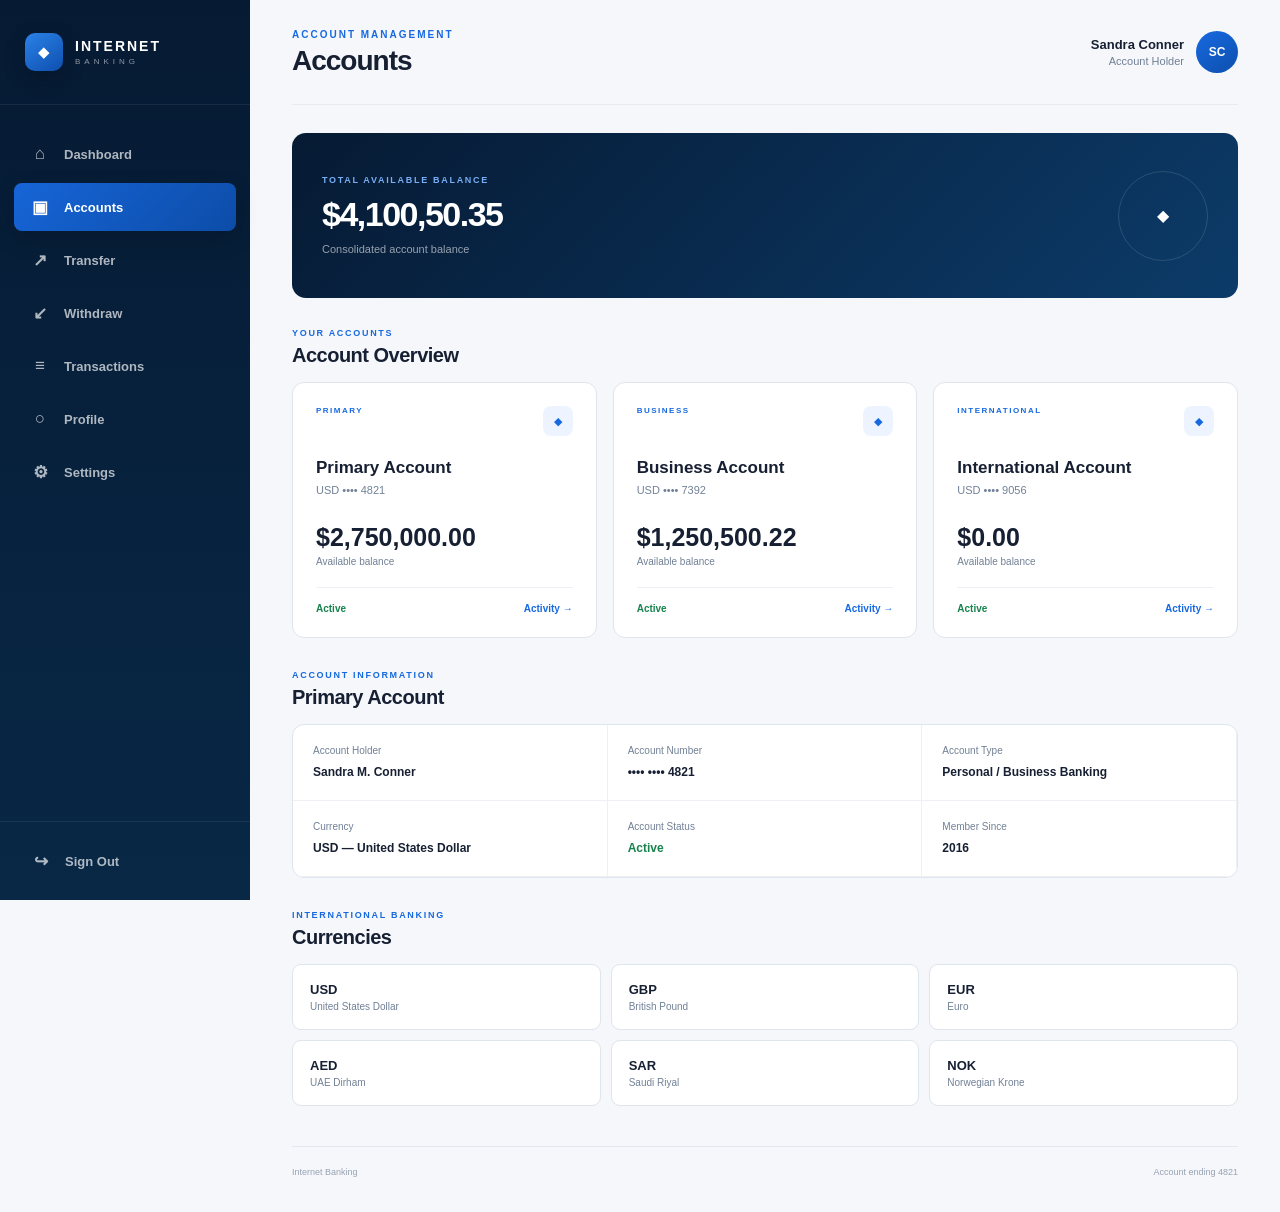
==== accounts.html @ e1f8c58e "Add files via upload" ====
<!DOCTYPE html>
<html lang="en">

<head>

    <meta charset="UTF-8">

    <meta
        name="viewport"
        content="width=device-width, initial-scale=1.0">

    <title>Internet Banking - Accounts</title>

    <link
        rel="stylesheet"
        href="style.css">

</head>


<body>


<div class="bank-app">


    <!-- SIDEBAR -->

    <aside class="bank-sidebar">


        <div class="bank-brand">

            <div class="bank-logo">
                ◆
            </div>

            <div>

                <strong>
                    INTERNET
                </strong>

                <span>
                    BANKING
                </span>

            </div>

        </div>


        <nav class="bank-navigation">


            <a href="dashboard.html">

                <span>⌂</span>

                Dashboard

            </a>


            <a
                href="accounts.html"
                class="active">

                <span>▣</span>

                Accounts

            </a>


            <a href="transfer.html">

                <span>↗</span>

                Transfer

            </a>


            <a href="withdraw.html">

                <span>↙</span>

                Withdraw

            </a>


            <a href="transactions.html">

                <span>≡</span>

                Transactions

            </a>


            <a href="profile.html">

                <span>○</span>

                Profile

            </a>


            <a href="settings.html">

                <span>⚙</span>

                Settings

            </a>


        </nav>


        <div class="sidebar-bottom">

            <a href="logout.html">

                <span>↪</span>

                Sign Out

            </a>

        </div>


    </aside>



    <!-- MAIN -->

    <main class="bank-main">


        <!-- TOP BAR -->

        <header class="bank-topbar">


            <div>

                <p class="bank-eyebrow">
                    ACCOUNT MANAGEMENT
                </p>

                <h1>
                    Accounts
                </h1>

            </div>


            <div class="bank-user">


                <div>

                    <strong>
                        Sandra Conner
                    </strong>

                    <small>
                        Account Holder
                    </small>

                </div>


                <div class="bank-avatar">
                    SC
                </div>


            </div>


        </header>



        <!-- TOTAL BALANCE -->

        <section class="account-total">


            <div>

                <p>
                    TOTAL AVAILABLE BALANCE
                </p>

                <h2>
                    $4,100,50.35
                </h2>

                <span>
                    Consolidated account balance
                </span>

            </div>


            <div class="account-total-mark">
                ◆
            </div>


        </section>



        <!-- ACCOUNT CARDS -->

        <section class="bank-section">


            <div class="section-heading">


                <div>

                    <p>
                        YOUR ACCOUNTS
                    </p>

                    <h2>
                        Account Overview
                    </h2>

                </div>


            </div>



            <div class="account-grid">


                <!-- PRIMARY -->

                <article class="account-card">


                    <div class="account-card-top">

                        <div class="account-type">
                            PRIMARY
                        </div>

                        <div class="account-card-logo">
                            ◆
                        </div>

                    </div>


                    <h3>
                        Primary Account
                    </h3>


                    <p class="account-number">
                        USD •••• 4821
                    </p>


                    <div class="account-balance">
                        $2,750,000.00
                    </div>


                    <span class="account-label">
                        Available balance
                    </span>


                    <div class="account-card-footer">

                        <span>
                            Active
                        </span>

                        <a href="transactions.html">
                            Activity →
                        </a>

                    </div>


                </article>



                <!-- BUSINESS -->

                <article class="account-card">


                    <div class="account-card-top">

                        <div class="account-type">
                            BUSINESS
                        </div>

                        <div class="account-card-logo">
                            ◆
                        </div>

                    </div>


                    <h3>
                        Business Account
                    </h3>


                    <p class="account-number">
                        USD •••• 7392
                    </p>


                    <div class="account-balance">
                        $1,250,500.22
                    </div>


                    <span class="account-label">
                        Available balance
                    </span>


                    <div class="account-card-footer">

                        <span>
                            Active
                        </span>

                        <a href="transactions.html">
                            Activity →
                        </a>

                    </div>


                </article>



                <!-- INTERNATIONAL -->

                <article class="account-card">


                    <div class="account-card-top">

                        <div class="account-type">
                            INTERNATIONAL
                        </div>

                        <div class="account-card-logo">
                            ◆
                        </div>

                    </div>


                    <h3>
                        International Account
                    </h3>


                    <p class="account-number">
                        USD •••• 9056
                    </p>


                    <div class="account-balance">
                        $0.00
                    </div>


                    <span class="account-label">
                        Available balance
                    </span>


                    <div class="account-card-footer">

                        <span>
                            Active
                        </span>

                        <a href="transactions.html">
                            Activity →
                        </a>

                    </div>


                </article>


            </div>


        </section>



        <!-- ACCOUNT DETAILS -->

        <section class="bank-section">


            <div class="section-heading">


                <div>

                    <p>
                        ACCOUNT INFORMATION
                    </p>

                    <h2>
                        Primary Account
                    </h2>

                </div>


            </div>



            <div class="details-card">


                <div class="detail-item">

                    <span>
                        Account Holder
                    </span>

                    <strong>
                        Sandra M. Conner
                    </strong>

                </div>


                <div class="detail-item">

                    <span>
                        Account Number
                    </span>

                    <strong>
                        •••• •••• 4821
                    </strong>

                </div>


                <div class="detail-item">

                    <span>
                        Account Type
                    </span>

                    <strong>
                        Personal / Business Banking
                    </strong>

                </div>


                <div class="detail-item">

                    <span>
                        Currency
                    </span>

                    <strong>
                        USD — United States Dollar
                    </strong>

                </div>


                <div class="detail-item">

                    <span>
                        Account Status
                    </span>

                    <strong class="active-text">
                        Active
                    </strong>

                </div>


                <div class="detail-item">

                    <span>
                        Member Since
                    </span>

                    <strong>
                        2016
                    </strong>

                </div>


            </div>


        </section>



        <!-- CURRENCY -->

        <section class="bank-section">


            <div class="section-heading">


                <div>

                    <p>
                        INTERNATIONAL BANKING
                    </p>

                    <h2>
                        Currencies
                    </h2>

                </div>


            </div>



            <div class="currency-grid">


                <div class="currency-card">

                    <strong>
                        USD
                    </strong>

                    <span>
                        United States Dollar
                    </span>

                </div>


                <div class="currency-card">

                    <strong>
                        GBP
                    </strong>

                    <span>
                        British Pound
                    </span>

                </div>


                <div class="currency-card">

                    <strong>
                        EUR
                    </strong>

                    <span>
                        Euro
                    </span>

                </div>


                <div class="currency-card">

                    <strong>
                        AED
                    </strong>

                    <span>
                        UAE Dirham
                    </span>

                </div>


                <div class="currency-card">

                    <strong>
                        SAR
                    </strong>

                    <span>
                        Saudi Riyal
                    </span>

                </div>


                <div class="currency-card">

                    <strong>
                        NOK
                    </strong>

                    <span>
                        Norwegian Krone
                    </span>

                </div>


            </div>


        </section>



        <footer class="bank-footer">

            <span>
                Internet Banking
            </span>

            <span>
                Account ending 4821
            </span>

        </footer>


    </main>


</div>


</body>

</html>
---- style.css ----
/* =========================================================
   INTERNET BANKING
   COMPLETE SITE STYLES
========================================================= */

* {
    box-sizing: border-box;
    margin: 0;
    padding: 0;
}


:root {

    --navy: #061a33;
    --navy-light: #0d3158;

    --blue: #1769e0;
    --blue-dark: #0d4fae;

    --text: #172033;
    --muted: #718096;

    --border: #dfe5ec;

    --white: #ffffff;

    --background: #f5f7fb;

    --green: #17834e;

    --red: #c53d4b;

}


/* =========================================================
   GLOBAL
========================================================= */

html {
    scroll-behavior: smooth;
}


body {

    font-family:
        Inter,
        -apple-system,
        BlinkMacSystemFont,
        "Segoe UI",
        Arial,
        sans-serif;

    background: var(--background);

    color: var(--text);

}


a {
    color: inherit;

    text-decoration: none;
}


button,
input,
select {
    font-family: inherit;
}


/* =========================================================
   LOGIN PAGE
========================================================= */

.bank-login {

    min-height: 100vh;

    display: grid;

    grid-template-columns:
        minmax(420px, 1.15fr)
        minmax(430px, .85fr);

}


.login-image {

    position: relative;

    min-height: 100vh;

    overflow: hidden;

    background:
        radial-gradient(
            circle at 75% 25%,
            rgba(44,128,230,.30),
            transparent 30%
        ),
        radial-gradient(
            circle at 20% 85%,
            rgba(24,105,224,.20),
            transparent 32%
        ),
        linear-gradient(
            135deg,
            #031326 0%,
            #071f3c 45%,
            #0b3764 100%
        );

}


.login-image::before {

    content: "";

    position: absolute;

    inset: 0;

    opacity: .12;

    background-image:
        linear-gradient(
            rgba(255,255,255,.18) 1px,
            transparent 1px
        ),
        linear-gradient(
            90deg,
            rgba(255,255,255,.18) 1px,
            transparent 1px
        );

    background-size: 55px 55px;

}


.login-image::after {

    content: "";

    position: absolute;

    width: 620px;

    height: 620px;

    right: -280px;

    bottom: -260px;

    border-radius: 50%;

    border:
        1px solid
        rgba(255,255,255,.10);

    box-shadow:
        0 0 0 90px rgba(255,255,255,.025),
        0 0 0 180px rgba(255,255,255,.018);

}


.image-overlay {

    position: absolute;

    inset: 0;

    background:
        linear-gradient(
            135deg,
            rgba(3,18,37,.30),
            rgba(4,30,58,.08)
        );

}


.image-content {

    position: relative;

    z-index: 2;

    height: 100%;

    padding: 48px;

    display: flex;

    flex-direction: column;

    justify-content: space-between;

    color: white;

}


.brand {

    display: flex;

    align-items: center;

    gap: 13px;

    font-size: 19px;

    font-weight: 800;

    letter-spacing: 2px;

}


.brand::before {

    content: "";

    width: 42px;

    height: 42px;

    border-radius: 12px;

    background:
        linear-gradient(
            145deg,
            #2c82e8,
            #0d4fae
        );

    box-shadow:
        0 10px 30px
        rgba(0,0,0,.25);

}


.brand span {

    display: block;

    font-size: 9px;

    letter-spacing: 4px;

    opacity: .65;

    margin-top: 4px;

}


.image-text {

    max-width: 570px;

    padding-bottom: 50px;

}


.eyebrow {

    font-size: 11px;

    font-weight: 800;

    letter-spacing: 2.5px;

    margin-bottom: 14px;

    color: #78aef5;

}


.image-text h1 {

    font-size:
        clamp(
            42px,
            5vw,
            72px
        );

    line-height: 1.02;

    letter-spacing: -3px;

    margin-bottom: 25px;

}


.image-text p:not(.eyebrow) {

    max-width: 500px;

    font-size: 17px;

    line-height: 1.7;

    color:
        rgba(255,255,255,.75);

}


.login-panel {

    min-height: 100vh;

    background: white;

    display: flex;

    align-items: center;

    justify-content: center;

    padding: 45px;

}


.login-container {

    width: 100%;

    max-width: 460px;

}


.mobile-brand {

    display: none;

    color: var(--navy);

    font-size: 20px;

    font-weight: 800;

    letter-spacing: 2px;

    margin-bottom: 55px;

}


.mobile-brand span {

    color: var(--blue);

}


.login-heading {

    margin-bottom: 38px;

}


.login-heading .eyebrow {

    color: var(--blue);

    margin-bottom: 10px;

}


.login-heading h2 {

    font-size: 34px;

    line-height: 1.15;

    letter-spacing: -1.3px;

    margin-bottom: 12px;

}


.login-heading > p:last-child {

    color: var(--muted);

    font-size: 14px;

}


.form-group {

    margin-bottom: 23px;

}


.form-group label {

    display: block;

    font-size: 13px;

    font-weight: 700;

    margin-bottom: 9px;

}


.password-header {

    display: flex;

    justify-content: space-between;

    align-items: center;

}


.password-header a {

    font-size: 12px;

    color: var(--blue);

    text-decoration: none;

    font-weight: 600;

}


.input-wrapper {

    position: relative;

}


.input-wrapper input {

    width: 100%;

    height: 55px;

    border:
        1px solid
        var(--border);

    border-radius: 9px;

    outline: none;

    padding:
        0
        78px
        0
        46px;

    font-size: 14px;

    color: var(--text);

    background: #fff;

    transition: .2s;

}


.input-wrapper input:focus {

    border-color: var(--blue);

    box-shadow:
        0 0 0 4px
        rgba(23,105,224,.10);

}


.input-icon {

    position: absolute;

    left: 16px;

    top: 50%;

    transform:
        translateY(-50%);

    font-size: 15px;

    opacity: .55;

}


.show-password {

    position: absolute;

    right: 13px;

    top: 50%;

    transform:
        translateY(-50%);

    border: 0;

    background: transparent;

    color: var(--blue);

    font-size: 12px;

    font-weight: 700;

    cursor: pointer;

}


.remember-row {

    margin:
        4px 0
        25px;

}


.remember {

    display: flex;

    align-items: center;

    gap: 9px;

    color: #667085;

    font-size: 13px;

    cursor: pointer;

}


.remember input {

    width: 16px;

    height: 16px;

    accent-color: var(--blue);

}


.login-button {

    width: 100%;

    height: 56px;

    border: none;

    border-radius: 9px;

    background:
        linear-gradient(
            135deg,
            var(--blue),
            var(--blue-dark)
        );

    color: white;

    font-size: 14px;

    font-weight: 800;

    cursor: pointer;

    display: flex;

    align-items: center;

    justify-content: center;

    gap: 15px;

    box-shadow:
        0 10px 25px
        rgba(23,105,224,.20);

    transition: .2s;

}


.login-button:hover {

    transform:
        translateY(-1px);

    box-shadow:
        0 14px 30px
        rgba(23,105,224,.28);

}


.login-button span {

    font-size: 20px;

}


.security-message {

    margin-top: 32px;

    padding: 16px;

    border:
        1px solid
        #e6ebf2;

    border-radius: 10px;

    display: flex;

    gap: 13px;

    background: #fafcff;

}


.security-icon {

    width: 30px;

    height: 30px;

    flex-shrink: 0;

    border-radius: 50%;

    background: #e8f7ef;

    color: #17834e;

    display: grid;

    place-items: center;

    font-size: 13px;

    font-weight: 800;

}


.security-message strong {

    display: block;

    font-size: 12px;

    margin-bottom: 4px;

}


.security-message p {

    color: var(--muted);

    font-size: 11px;

    line-height: 1.5;

}


.login-footer {

    margin-top: 35px;

    padding-top: 20px;

    border-top:
        1px solid
        #edf0f4;

    display: flex;

    justify-content: space-between;

    align-items: center;

    color: #98a2b3;

    font-size: 11px;

}


.login-footer div {

    display: flex;

    gap: 18px;

}


.login-footer a {

    color: #667085;

}


.login-footer a:hover {

    color: var(--blue);

}


/* =========================================================
   BANK APPLICATION
========================================================= */

.bank-app {

    min-height: 100vh;

    display: flex;

    background: var(--background);

}


/* =========================================================
   SIDEBAR
========================================================= */

.bank-sidebar {

    width: 250px;

    min-height: 100vh;

    position: fixed;

    left: 0;

    top: 0;

    bottom: 0;

    background:
        linear-gradient(
            180deg,
            #061a33,
            #082846
        );

    color: white;

    display: flex;

    flex-direction: column;

    z-index: 20;

}


.bank-brand {

    height: 105px;

    padding:
        28px 25px;

    display: flex;

    align-items: center;

    gap: 12px;

    border-bottom:
        1px solid
        rgba(255,255,255,.07);

}


.bank-logo {

    width: 38px;

    height: 38px;

    border-radius: 10px;

    display: grid;

    place-items: center;

    background:
        linear-gradient(
            145deg,
            #2c82e8,
            #0d4fae
        );

    font-size: 15px;

    box-shadow:
        0 8px 22px
        rgba(0,0,0,.2);

}


.bank-brand strong {

    display: block;

    font-size: 14px;

    letter-spacing: 2px;

}


.bank-brand span {

    display: block;

    margin-top: 3px;

    font-size: 8px;

    letter-spacing: 4px;

    color:
        rgba(255,255,255,.55);

}


.bank-navigation {

    padding:
        25px 14px;

    display: flex;

    flex-direction: column;

    gap: 5px;

}


.bank-navigation a,
.sidebar-bottom a {

    min-height: 48px;

    padding:
        0 15px;

    border-radius: 8px;

    display: flex;

    align-items: center;

    gap: 13px;

    color:
        rgba(255,255,255,.68);

    font-size: 13px;

    font-weight: 600;

    transition: .2s;

}


.bank-navigation a span,
.sidebar-bottom a span {

    width: 22px;

    text-align: center;

    font-size: 17px;

}


.bank-navigation a:hover,
.sidebar-bottom a:hover {

    background:
        rgba(255,255,255,.07);

    color: white;

}


.bank-navigation a.active {

    background:
        linear-gradient(
            135deg,
            rgba(23,105,224,.95),
            rgba(13,79,174,.95)
        );

    color: white;

    box-shadow:
        0 8px 22px
        rgba(0,0,0,.16);

}


.sidebar-bottom {

    margin-top: auto;

    padding:
        15px;

    border-top:
        1px solid
        rgba(255,255,255,.07);

}


/* =========================================================
   MAIN
========================================================= */

.bank-main {

    width: calc(100% - 250px);

    margin-left: 250px;

    min-height: 100vh;

    padding:
        0 42px 35px;

}


/* =========================================================
   TOPBAR
========================================================= */

.bank-topbar {

    min-height: 105px;

    display: flex;

    align-items: center;

    justify-content: space-between;

    border-bottom:
        1px solid
        #e7ebf0;

    margin-bottom: 28px;

}


.bank-eyebrow {

    color: var(--blue);

    font-size: 10px;

    font-weight: 800;

    letter-spacing: 2px;

    margin-bottom: 7px;

}


.bank-topbar h1 {

    font-size: 28px;

    line-height: 1;

    letter-spacing: -1px;

}


.bank-user {

    display: flex;

    align-items: center;

    gap: 12px;

    text-align: right;

}


.bank-user strong {

    display: block;

    font-size: 13px;

}


.bank-user small {

    display: block;

    color: var(--muted);

    margin-top: 3px;

    font-size: 11px;

}


.bank-avatar {

    width: 42px;

    height: 42px;

    border-radius: 50%;

    display: grid;

    place-items: center;

    background:
        linear-gradient(
            145deg,
            #1769e0,
            #0d4fae
        );

    color: white;

    font-size: 12px;

    font-weight: 800;

}


/* =========================================================
   WELCOME
========================================================= */

.welcome-panel {

    position: relative;

    overflow: hidden;

    min-height: 170px;

    padding: 32px;

    border-radius: 14px;

    color: white;

    background:
        radial-gradient(
            circle at 80% 30%,
            rgba(76,154,255,.35),
            transparent 28%
        ),
        linear-gradient(
            135deg,
            #061a33,
            #0c3b69
        );

    margin-bottom: 24px;

}


.welcome-panel p {

    color: #78aef5;

    font-size: 10px;

    font-weight: 800;

    letter-spacing: 2px;

    margin-bottom: 9px;

}


.welcome-panel h2 {

    font-size: 30px;

    letter-spacing: -1px;

    margin-bottom: 7px;

}


.welcome-panel span {

    color:
        rgba(255,255,255,.65);

    font-size: 13px;

}


.welcome-mark {

    position: absolute;

    right: 50px;

    top: 50%;

    transform:
        translateY(-50%);

    width: 105px;

    height: 105px;

    border-radius: 50%;

    display: grid;

    place-items: center;

    font-size: 25px;

    border:
        1px solid
        rgba(255,255,255,.14);

    box-shadow:
        0 0 0 25px
        rgba(255,255,255,.025),
        0 0 0 50px
        rgba(255,255,255,.018);

}


/* =========================================================
   DASHBOARD BALANCE
========================================================= */

.dashboard-cards {

    display: grid;

    grid-template-columns:
        1.4fr
        1fr
        1fr;

    gap: 18px;

    margin-bottom: 32px;

}


.primary-balance-card {

    min-height: 220px;

    padding: 25px;

    border-radius: 13px;

    color: white;

    background:
        linear-gradient(
            135deg,
            #1769e0,
            #0d4fae
        );

    box-shadow:
        0 14px 32px
        rgba(23,105,224,.18);

}


.balance-top {

    display: flex;

    justify-content: space-between;

    color:
        rgba(255,255,255,.70);

    font-size: 10px;

    font-weight: 800;

    letter-spacing: 1.4px;

}


.balance-amount {

    font-size: 34px;

    font-weight: 700;

    letter-spacing: -1.5px;

    margin-top: 29px;

}


.balance-account {

    color:
        rgba(255,255,255,.68);

    font-size: 11px;

    margin-top: 7px;

}


.balance-actions {

    display: flex;

    gap: 8px;

    margin-top: 25px;

}


.balance-actions a {

    padding:
        9px 14px;

    border-radius: 7px;

    background:
        rgba(255,255,255,.13);

    color: white;

    font-size: 11px;

    font-weight: 700;

}


.dashboard-stat {

    min-height: 220px;

    padding: 25px;

    background: white;

    border:
        1px solid
        var(--border);

    border-radius: 13px;

}


.dashboard-stat > span {

    color: var(--muted);

    font-size: 9px;

    font-weight: 800;

    letter-spacing: 1.3px;

}


.dashboard-stat strong {

    display: block;

    font-size: 25px;

    margin-top: 28px;

    letter-spacing: -1px;

}


.dashboard-stat small {

    display: block;

    color: var(--muted);

    font-size: 11px;

    margin-top: 6px;

}


.stat-line {

    height: 1px;

    background:
        #edf0f4;

    margin:
        25px 0 12px;

}


.dashboard-stat p {

    color: var(--muted);

    font-size: 11px;

}


/* =========================================================
   SECTIONS
========================================================= */

.bank-section {

    margin-bottom: 32px;

}


.section-heading {

    display: flex;

    justify-content: space-between;

    align-items: flex-end;

    margin-bottom: 15px;

}


.section-heading p {

    color: var(--blue);

    font-size: 9px;

    font-weight: 800;

    letter-spacing: 1.7px;

    margin-bottom: 6px;

}


.section-heading h2 {

    font-size: 20px;

    letter-spacing: -.5px;

}


.section-heading > a {

    color: var(--blue);

    font-size: 11px;

    font-weight: 700;

}


/* =========================================================
   QUICK ACTIONS
========================================================= */

.quick-actions {

    display: grid;

    grid-template-columns:
        repeat(4, 1fr);

    gap: 12px;

}


.quick-card {

    min-height: 120px;

    padding: 18px;

    border:
        1px solid
        var(--border);

    border-radius: 11px;

    background: white;

    display: flex;

    align-items: center;

    gap: 12px;

    transition: .2s;

}


.quick-card:hover {

    border-color:
        rgba(23,105,224,.35);

    transform:
        translateY(-2px);

    box-shadow:
        0 10px 25px
        rgba(20,50,90,.07);

}


.quick-icon {

    width: 38px;

    height: 38px;

    flex-shrink: 0;

    border-radius: 9px;

    display: grid;

    place-items: center;

    background: #edf4ff;

    color: var(--blue);

    font-weight: 800;

}


.quick-card strong {

    display: block;

    font-size: 12px;

}


.quick-card span {

    display: block;

    color: var(--muted);

    font-size: 10px;

    margin-top: 4px;

}


.quick-card b {

    margin-left: auto;

    color: var(--blue);

}


/* =========================================================
   RECENT TRANSACTIONS
========================================================= */

.transaction-card {

    background: white;

    border:
        1px solid
        var(--border);

    border-radius: 12px;

    overflow: hidden;

}


.transaction-row {

    min-height: 75px;

    padding:
        12px 18px;

    display: grid;

    grid-template-columns:
        38px
        1fr
        auto
        auto;

    align-items: center;

    gap: 14px;

    border-bottom:
        1px solid
        #edf0f4;

}


.transaction-row:last-child {

    border-bottom: 0;

}


.transaction-icon {

    width: 35px;

    height: 35px;

    border-radius: 50%;

    display: grid;

    place-items: center;

    font-weight: 800;

}


.credit-icon {

    background: #e8f7ef;

    color: var(--green);

}


.debit-icon {

    background: #fff0f1;

    color: var(--red);

}


.transaction-description strong {

    display: block;

    font-size: 12px;

}


.transaction-description span {

    display: block;

    color: var(--muted);

    font-size: 10px;

    margin-top: 3px;

}


.transaction-amount {

    font-size: 12px;

    font-weight: 800;

}


.credit {

    color: var(--green);

}


.debit {

    color: var(--red);

}


.transaction-status {

    color: var(--green);

    font-size: 10px;

    font-weight: 700;

}


/* =========================================================
   ACCOUNTS
========================================================= */

.account-total {

    min-height: 165px;

    padding: 30px;

    border-radius: 14px;

    background:
        linear-gradient(
            135deg,
            #061a33,
            #0c3b69
        );

    color: white;

    display: flex;

    align-items: center;

    justify-content: space-between;

    margin-bottom: 30px;

}


.account-total p {

    color: #78aef5;

    font-size: 9px;

    font-weight: 800;

    letter-spacing: 1.7px;

}


.account-total h2 {

    font-size: 34px;

    letter-spacing: -1.5px;

    margin:
        10px 0 5px;

}


.account-total span {

    color:
        rgba(255,255,255,.58);

    font-size: 11px;

}


.account-total-mark {

    width: 90px;

    height: 90px;

    border-radius: 50%;

    display: grid;

    place-items: center;

    border:
        1px solid
        rgba(255,255,255,.13);

}


.account-grid {

    display: grid;

    grid-template-columns:
        repeat(3,1fr);

    gap: 16px;

}


.account-card {

    padding: 23px;

    min-height: 245px;

    border:
        1px solid
        var(--border);

    border-radius: 12px;

    background: white;

}


.account-card-top {

    display: flex;

    justify-content: space-between;

}


.account-type {

    color: var(--blue);

    font-size: 8px;

    font-weight: 800;

    letter-spacing: 1.5px;

}


.account-card-logo {

    width: 30px;

    height: 30px;

    border-radius: 8px;

    display: grid;

    place-items: center;

    background: #edf4ff;

    color: var(--blue);

    font-size: 11px;

}


.account-card h3 {

    font-size: 17px;

    margin-top: 22px;

}


.account-number {

    color: var(--muted);

    font-size: 11px;

    margin-top: 6px;

}


.account-balance {

    font-size: 25px;

    font-weight: 700;

    margin-top: 27px;

}


.account-label {

    display: block;

    color: var(--muted);

    font-size: 10px;

    margin-top: 4px;

}


.account-card-footer {

    display: flex;

    justify-content: space-between;

    align-items: center;

    border-top:
        1px solid
        #edf0f4;

    margin-top: 20px;

    padding-top: 15px;

    font-size: 10px;

}


.account-card-footer span {

    color: var(--green);

    font-weight: 700;

}


.account-card-footer a {

    color: var(--blue);

    font-weight: 700;

}


.details-card {

    display: grid;

    grid-template-columns:
        repeat(3,1fr);

    background: white;

    border:
        1px solid
        var(--border);

    border-radius: 12px;

    overflow: hidden;

}


.detail-item {

    padding: 20px;

    border-right:
        1px solid
        #edf0f4;

    border-bottom:
        1px solid
        #edf0f4;

}


.detail-item span {

    display: block;

    color: var(--muted);

    font-size: 10px;

    margin-bottom: 6px;

}


.detail-item strong {

    font-size: 12px;

}


.active-text {

    color: var(--green) !important;

}


.currency-grid {

    display: grid;

    grid-template-columns:
        repeat(3,1fr);

    gap: 10px;

}


.currency-card {

    padding: 17px;

    background: white;

    border:
        1px solid
        var(--border);

    border-radius: 9px;

}


.currency-card strong {

    display: block;

    font-size: 13px;

}


.currency-card span {

    display: block;

    color: var(--muted);

    font-size: 10px;

    margin-top: 4px;

}


/* =========================================================
   FORM PAGES
========================================================= */

.transfer-layout {

    display: grid;

    grid-template-columns:
        minmax(0, 1fr)
        300px;

    gap: 20px;

}


.transfer-form-card {

    background: white;

    border:
        1px solid
        var(--border);

    border-radius: 13px;

    padding: 28px;

}


.form-card-heading {

    display: flex;

    justify-content: space-between;

    align-items: center;

    padding-bottom: 23px;

    border-bottom:
        1px solid
        #edf0f4;

    margin-bottom: 25px;

}


.form-card-heading p,
.profile-card-heading p,
.settings-heading p {

    color: var(--blue);

    font-size: 9px;

    font-weight: 800;

    letter-spacing: 1.6px;

    margin-bottom: 6px;

}


.form-card-heading h2,
.profile-card-heading h2,
.settings-heading h2 {

    font-size: 21px;

}


.form-heading-icon {

    width: 40px;

    height: 40px;

    border-radius: 10px;

    background: #edf4ff;

    color: var(--blue);

    display: grid;

    place-items: center;

}


.bank-form-section {

    padding-bottom: 25px;

    margin-bottom: 25px;

    border-bottom:
        1px solid
        #edf0f4;

}


.bank-form-section:last-of-type {

    border-bottom: 0;

}


.bank-form-title {

    font-size: 13px;

    font-weight: 800;

    margin-bottom: 17px;

}


.bank-field {

    margin-bottom: 17px;

}


.bank-field:last-child {

    margin-bottom: 0;

}


.bank-field label {

    display: block;

    font-size: 11px;

    font-weight: 700;

    margin-bottom: 7px;

}


.bank-field input,
.bank-field select {

    width: 100%;

    height: 48px;

    border:
        1px solid
        var(--border);

    border-radius: 8px;

    padding:
        0 13px;

    outline: none;

    background: white;

    color: var(--text);

    font-size: 12px;

    transition: .2s;

}


.bank-field input:focus,
.bank-field select:focus {

    border-color: var(--blue);

    box-shadow:
        0 0 0 3px
        rgba(23,105,224,.08);

}


.two-fields {

    display: grid;

    grid-template-columns:
        1fr 1fr;

    gap: 12px;

}


.transfer-actions,
.profile-actions,
.settings-actions,
.result-actions {

    display: flex;

    gap: 10px;

    flex-wrap: wrap;

    margin-top: 8px;

}


.bank-primary-button,
.bank-secondary-button {

    min-height: 48px;

    padding:
        0 20px;

    border-radius: 8px;

    display: inline-flex;

    align-items: center;

    justify-content: center;

    gap: 12px;

    font-size: 12px;

    font-weight: 800;

    cursor: pointer;

}


.bank-primary-button {

    border: 0;

    color: white;

    background:
        linear-gradient(
            135deg,
            var(--blue),
            var(--blue-dark)
        );

    box-shadow:
        0 8px 20px
        rgba(23,105,224,.17);

}


.bank-primary-button span {

    font-size: 17px;

}


.bank-secondary-button {

    border:
        1px solid
        var(--border);

    background: white;

    color: var(--text);

}


.transfer-side {

    display: flex;

    flex-direction: column;

    gap: 15px;

}


.side-info-card {

    background: white;

    border:
        1px solid
        var(--border);

    border-radius: 12px;

    padding: 23px;

}


.side-icon {

    width: 38px;

    height: 38px;

    border-radius: 10px;

    display: grid;

    place-items: center;

    background: #edf4ff;

    color: var(--blue);

    margin-bottom: 20px;

}


.side-info-card h3 {

    font-size: 17px;

    margin-bottom: 9px;

}


.side-info-card p:not(.bank-eyebrow) {

    color: var(--muted);

    font-size: 11px;

    line-height: 1.7;

}


.side-balance {

    display: block;

    font-size: 23px;

    margin-top: 18px;

}


.side-info-card > span {

    color: var(--muted);

    font-size: 10px;

}


/* =========================================================
   TRANSACTIONS
========================================================= */

.transaction-summary {

    display: grid;

    grid-template-columns:
        repeat(3,1fr);

    gap: 15px;

    margin-bottom: 20px;

}


.transaction-summary-card {

    padding: 22px;

    background: white;

    border:
        1px solid
        var(--border);

    border-radius: 11px;

}


.transaction-summary-card span {

    display: block;

    color: var(--muted);

    font-size: 9px;

    font-weight: 800;

    letter-spacing: 1.3px;

}


.transaction-summary-card strong {

    display: block;

    font-size: 22px;

    margin-top: 15px;

}


.transaction-summary-card small {

    display: block;

    color: var(--muted);

    font-size: 10px;

    margin-top: 4px;

}


.credit-text {

    color: var(--green) !important;

}


.debit-text {

    color: var(--red) !important;

}


.transaction-controls {

    display: grid;

    grid-template-columns:
        1fr
        150px
        130px;

    gap: 10px;

    margin-bottom: 15px;

}


.transaction-search {

    position: relative;

}


.transaction-search span {

    position: absolute;

    left: 14px;

    top: 50%;

    transform:
        translateY(-50%);

    color: var(--muted);

}


.transaction-search input,
.transaction-controls select {

    width: 100%;

    height: 45px;

    border:
        1px solid
        var(--border);

    border-radius: 8px;

    background: white;

    outline: none;

    padding:
        0 13px;

    color: var(--text);

    font-size: 11px;

}


.transaction-search input {

    padding-left: 38px;

}


.transaction-search input:focus,
.transaction-controls select:focus {

    border-color: var(--blue);

}


.transaction-table-card {

    background: white;

    border:
        1px solid
        var(--border);

    border-radius: 12px;

    overflow: hidden;

}


.transaction-table-header {

    padding: 22px;

    display: flex;

    align-items: center;

    justify-content: space-between;

    border-bottom:
        1px solid
        #edf0f4;

}


.transaction-table-header p {

    color: var(--blue);

    font-size: 9px;

    font-weight: 800;

    letter-spacing: 1.5px;

    margin-bottom: 5px;

}


.transaction-table-header h2 {

    font-size: 19px;

}


.transaction-table-header > span {

    color: var(--muted);

    font-size: 10px;

}


.transaction-table-wrap {

    width: 100%;

    overflow-x: auto;

}


.transaction-table-wrap table {

    width: 100%;

    border-collapse: collapse;

    min-width: 850px;

}


.transaction-table-wrap th {

    text-align: left;

    padding:
        14px 17px;

    color: #98a2b3;

    background: #fafbfc;

    font-size: 8px;

    letter-spacing: 1.2px;

}


.transaction-table-wrap td {

    padding:
        17px;

    border-top:
        1px solid
        #edf0f4;

    font-size: 11px;

}


.transaction-table-wrap td strong {

    display: block;

    font-size: 11px;

}


.transaction-table-wrap td small {

    display: block;

    color: var(--muted);

    margin-top: 4px;

    font-size: 9px;

}


.type-badge,
.status-badge {

    display: inline-flex;

    padding:
        5px 8px;

    border-radius: 5px;

    font-size: 8px;

    font-weight: 800;

}


.credit-badge {

    background: #e8f7ef;

    color: var(--green);

}


.debit-badge {

    background: #fff0f1;

    color: var(--red);

}


.status-badge {

    background: #e8f7ef;

    color: var(--green);

}


/* =========================================================
   PROFILE
========================================================= */

.profile-header-card {

    display: flex;

    align-items: center;

    gap: 18px;

    padding: 25px;

    background: white;

    border:
        1px solid
        var(--border);

    border-radius: 13px;

    margin-bottom: 18px;

}


.large-profile-avatar {

    width: 70px;

    height: 70px;

    border-radius: 16px;

    display: grid;

    place-items: center;

    background:
        linear-gradient(
            145deg,
            var(--blue),
            var(--blue-dark)
        );

    color: white;

    font-size: 20px;

    font-weight: 800;

}


.profile-header-info {

    flex: 1;

}


.profile-header-info h2 {

    font-size: 24px;

    letter-spacing: -.7px;

}


.profile-header-info > span {

    color: var(--muted);

    font-size: 11px;

}


.profile-status {

    display: flex;

    align-items: center;

    gap: 7px;

    color: var(--green);

    font-size: 10px;

    font-weight: 800;

}


.status-dot {

    width: 7px;

    height: 7px;

    border-radius: 50%;

    background: var(--green);

}


.profile-layout {

    display: grid;

    grid-template-columns:
        1fr 1fr;

    gap: 18px;

    margin-bottom: 18px;

}


.profile-card {

    padding: 26px;

    background: white;

    border:
        1px solid
        var(--border);

    border-radius: 12px;

}


.profile-card-heading {

    display: flex;

    justify-content: space-between;

    align-items: center;

    padding-bottom: 20px;

    margin-bottom: 20px;

    border-bottom:
        1px solid
        #edf0f4;

}


.profile-fields {

    display: grid;

    grid-template-columns:
        1fr 1fr;

    gap: 15px;

}


.full-field {

    grid-column: 1 / -1;

}


.account-detail-list {

    display: flex;

    flex-direction: column;

}


.account-detail-row {

    display: flex;

    justify-content: space-between;

    gap: 20px;

    padding:
        14px 0;

    border-bottom:
        1px solid
        #edf0f4;

}


.account-detail-row:last-child {

    border-bottom: 0;

}


.account-detail-row span {

    color: var(--muted);

    font-size: 10px;

}


.account-detail-row strong {

    text-align: right;

    font-size: 11px;

}


.security-card {

    margin-bottom: 18px;

}


.security-options {

    display: flex;

    flex-direction: column;

}


.security-option {

    min-height: 70px;

    display: grid;

    grid-template-columns:
        38px 1fr auto;

    align-items: center;

    gap: 12px;

    border-bottom:
        1px solid
        #edf0f4;

}


.security-option:last-child {

    border-bottom: 0;

}


.security-option-icon {

    width: 32px;

    height: 32px;

    border-radius: 8px;

    display: grid;

    place-items: center;

    background: #e8f7ef;

    color: var(--green);

    font-size: 11px;

    font-weight: 800;

}


.security-option strong {

    display: block;

    font-size: 11px;

}


.security-option span:not(.security-enabled) {

    display: block;

    color: var(--muted);

    font-size: 9px;

    margin-top: 3px;

}


.security-enabled {

    color: var(--green);

    font-size: 9px;

    font-weight: 800;

}


/* =========================================================
   SETTINGS
========================================================= */

.settings-layout {

    display: grid;

    grid-template-columns:
        1fr 1fr;

    gap: 18px;

}


.settings-card {

    background: white;

    border:
        1px solid
        var(--border);

    border-radius: 12px;

    padding: 25px;

}


.settings-heading {

    display: flex;

    justify-content: space-between;

    align-items: center;

    padding-bottom: 19px;

    margin-bottom: 20px;

    border-bottom:
        1px solid
        #edf0f4;

}


.settings-heading h2 {

    font-size: 20px;

}


.settings-icon {

    width: 38px;

    height: 38px;

    border-radius: 9px;

    display: grid;

    place-items: center;

    background: #edf4ff;

    color: var(--blue);

}


.settings-fields {

    display: flex;

    flex-direction: column;

}


.settings-option-list {

    display: flex;

    flex-direction: column;

}


.settings-option {

    min-height: 75px;

    display: grid;

    grid-template-columns:
        35px 1fr auto;

    align-items: center;

    gap: 11px;

    border-bottom:
        1px solid
        #edf0f4;

}


.settings-option:last-child {

    border-bottom: 0;

}


.settings-option-icon {

    width: 30px;

    height: 30px;

    border-radius: 8px;

    background: #e8f7ef;

    color: var(--green);

    display: grid;

    place-items: center;

    font-size: 10px;

}


.settings-option strong {

    display: block;

    font-size: 11px;

}


.settings-option span {

    display: block;

    color: var(--muted);

    font-size: 9px;

    margin-top: 3px;

}


/* switch */

.switch {

    position: relative;

    width: 40px;

    height: 22px;

}


.switch input {

    opacity: 0;

    width: 0;

    height: 0;

}


.slider {

    position: absolute;

    inset: 0;

    cursor: pointer;

    background: #cbd5e1;

    border-radius: 20px;

    transition: .2s;

}


.slider::before {

    content: "";

    position: absolute;

    width: 16px;

    height: 16px;

    left: 3px;

    top: 3px;

    background: white;

    border-radius: 50%;

    transition: .2s;

}


.switch input:checked + .slider {

    background: var(--blue);

}


.switch input:checked + .slider::before {

    transform:
        translateX(18px);

}


/* =========================================================
   VERIFICATION
========================================================= */

.verification-layout,
.result-layout {

    display: grid;

    grid-template-columns:
        minmax(0, 1fr)
        300px;

    gap: 18px;

}


.verification-card,
.result-card {

    background: white;

    border:
        1px solid
        var(--border);

    border-radius: 13px;

    padding: 40px;

}


.verification-symbol,
.result-success-icon {

    width: 62px;

    height: 62px;

    border-radius: 50%;

    display: grid;

    place-items: center;

    background: #e8f7ef;

    color: var(--green);

    font-size: 23px;

    font-weight: 800;

    margin-bottom: 25px;

}


.verification-card h2,
.result-card h2 {

    font-size: 27px;

    letter-spacing: -.8px;

    margin-bottom: 10px;

}


.verification-text,
.result-description {

    color: var(--muted);

    font-size: 12px;

    line-height: 1.7;

    max-width: 620px;

}


.verification-status {

    margin:
        30px 0;

    border:
        1px solid
        var(--border);

    border-radius: 10px;

    overflow: hidden;

}


.status-line {

    display: flex;

    align-items: center;

    gap: 12px;

    min-height: 72px;

    padding:
        12px 18px;

    border-bottom:
        1px solid
        #edf0f4;

}


.status-line:last-child {

    border-bottom: 0;

}


.status-check,
.status-pending,
.status-waiting {

    width: 28px;

    height: 28px;

    border-radius: 50%;

    display: grid;

    place-items: center;

    font-size: 10px;

    font-weight: 800;

}


.status-check {

    background: #e8f7ef;

    color: var(--green);

}


.status-pending {

    background: #edf4ff;

    color: var(--blue);

}


.status-waiting {

    background: #f1f3f6;

    color: #98a2b3;

}


.status-line strong {

    display: block;

    font-size: 11px;

}


.status-line small {

    display: block;

    color: var(--muted);

    font-size: 9px;

    margin-top: 3px;

}


/* =========================================================
   RESULT
========================================================= */

.result-reference {

    display: grid;

    grid-template-columns:
        repeat(3,1fr);

    gap: 10px;

    margin-top: 25px;

}


.result-reference > div {

    padding: 15px;

    background: #fafbfc;

    border:
        1px solid
        #edf0f4;

    border-radius: 8px;

}


.result-reference span {

    display: block;

    color: var(--muted);

    font-size: 9px;

    margin-bottom: 6px;

}


.result-reference strong {

    font-size: 11px;

}


.result-timeline {

    margin:
        25px 0;

    border:
        1px solid
        var(--border);

    border-radius: 10px;

}


.timeline-item {

    display: grid;

    grid-template-columns:
        34px 1fr;

    gap: 12px;

    align-items: center;

    padding:
        15px;

    border-bottom:
        1px solid
        #edf0f4;

}


.timeline-item:last-child {

    border-bottom: 0;

}


.timeline-icon {

    width: 28px;

    height: 28px;

    border-radius: 50%;

    display: grid;

    place-items: center;

    font-size: 10px;

}


.timeline-icon.completed {

    background: #e8f7ef;

    color: var(--green);

}


.timeline-icon.waiting {

    background: #edf4ff;

    color: var(--blue);

}


.timeline-item strong {

    display: block;

    font-size: 11px;

}


.timeline-item span {

    display: block;

    color: var(--muted);

    font-size: 9px;

    margin-top: 3px;

}


/* =========================================================
   LOGOUT
========================================================= */

.logout-page {

    min-height: 100vh;

    display: grid;

    place-items: center;

    padding: 25px;

    background:
        radial-gradient(
            circle at 20% 20%,
            rgba(23,105,224,.10),
            transparent 30%
        ),
        var(--background);

}


.logout-card {

    width: 100%;

    max-width: 500px;

    padding: 42px;

    background: white;

    border:
        1px solid
        var(--border);

    border-radius: 16px;

    text-align: center;

    box-shadow:
        0 20px 50px
        rgba(20,45,80,.08);

}


.logout-brand {

    display: inline-flex;

    align-items: center;

    gap: 10px;

    margin-bottom: 35px;

}


.logout-logo {

    width: 38px;

    height: 38px;

    border-radius: 10px;

    display: grid;

    place-items: center;

    color: white;

    background:
        linear-gradient(
            145deg,
            var(--blue),
            var(--blue-dark)
        );

}


.logout-brand strong {

    display: block;

    text-align: left;

    font-size: 13px;

    letter-spacing: 1.5px;

}


.logout-brand span {

    display: block;

    text-align: left;

    color: var(--muted);

    font-size: 8px;

    letter-spacing: 3px;

}


.logout-success-icon {

    width: 65px;

    height: 65px;

    margin:
        0 auto 24px;

    border-radius: 50%;

    display: grid;

    place-items: center;

    background: #e8f7ef;

    color: var(--green);

    font-size: 24px;

    font-weight: 800;

}


.logout-card h1 {

    font-size: 28px;

    letter-spacing: -1px;

    margin-bottom: 10px;

}


.logout-description {

    color: var(--muted);

    font-size: 12px;

    line-height: 1.7;

}


.logout-account {

    margin:
        25px 0;

    padding: 18px;

    background: #fafbfc;

    border:
        1px solid
        #edf0f4;

    border-radius: 9px;

    display: flex;

    justify-content: space-between;

    text-align: left;

    gap: 20px;

}


.logout-account span {

    display: block;

    color: var(--muted);

    font-size: 9px;

    margin-bottom: 5px;

}


.logout-account strong {

    font-size: 11px;

}


.logout-button {

    width: 100%;

}


.logout-footer {

    margin-top: 25px;

    padding-top: 18px;

    border-top:
        1px solid
        #edf0f4;

    display: flex;

    justify-content: space-between;

    color: #98a2b3;

    font-size: 9px;

}


/* =========================================================
   FOOTER
========================================================= */

.bank-footer {

    margin-top: 40px;

    padding-top: 20px;

    border-top:
        1px solid
        #e4e8ee;

    display: flex;

    justify-content: space-between;

    color: #98a2b3;

    font-size: 9px;

}


/* =========================================================
   RESPONSIVE
========================================================= */

@media (max-width: 1100px) {

    .dashboard-cards {

        grid-template-columns:
            1fr 1fr;

    }


    .primary-balance-card {

        grid-column:
            1 / -1;

    }


    .quick-actions {

        grid-template-columns:
            1fr 1fr;

    }


    .account-grid {

        grid-template-columns:
            1fr 1fr;

    }


    .details-card {

        grid-template-columns:
            1fr 1fr;

    }


    .currency-grid {

        grid-template-columns:
            repeat(2,1fr);

    }

}


@media (max-width: 900px) {

    .bank-login {

        grid-template-columns: 1fr;

    }


    .login-image {

        display: none;

    }


    .login-panel {

        min-height: 100vh;

        padding:
            30px 25px;

    }


    .mobile-brand {

        display: block;

    }


    .bank-sidebar {

        width: 210px;

    }


    .bank-main {

        width:
            calc(100% - 210px);

        margin-left: 210px;

        padding:
            0 25px 30px;

    }


    .transfer-layout,
    .verification-layout,
    .result-layout {

        grid-template-columns: 1fr;

    }


    .transfer-side {

        display: grid;

        grid-template-columns: 1fr 1fr;

    }


    .profile-layout,
    .settings-layout {

        grid-template-columns: 1fr;

    }

}


@media (max-width: 650px) {

    .bank-sidebar {

        position: relative;

        width: 100%;

        min-height: auto;

    }


    .bank-app {

        display: block;

    }


    .bank-navigation {

        display: grid;

        grid-template-columns:
            1fr 1fr;

    }


    .sidebar-bottom {

        display: none;

    }


    .bank-main {

        width: 100%;

        margin-left: 0;

        padding:
            0 15px 25px;

    }


    .bank-topbar {

        min-height: 90px;

    }


    .bank-topbar h1 {

        font-size: 23px;

    }


    .bank-user > div:first-child {

        display: none;

    }


    .dashboard-cards,
    .account-grid,
    .transaction-summary,
    .result-reference {

        grid-template-columns: 1fr;

    }


    .primary-balance-card {

        grid-column: auto;

    }


    .quick-actions {

        grid-template-columns: 1fr;

    }


    .details-card {

        grid-template-columns: 1fr;

    }


    .currency-grid {

        grid-template-columns: 1fr;

    }


    .transfer-side {

        grid-template-columns: 1fr;

    }


    .two-fields {

        grid-template-columns: 1fr;

    }


    .transaction-controls {

        grid-template-columns: 1fr;

    }


    .transaction-table-header {

        align-items: flex-start;

        gap: 10px;

        flex-direction: column;

    }


    .transaction-row {

        grid-template-columns:
            38px 1fr;

    }


    .transaction-amount,
    .transaction-status {

        grid-column: 2;

    }


    .profile-header-card {

        flex-wrap: wrap;

    }


    .profile-fields {

        grid-template-columns: 1fr;

    }


    .full-field {

        grid-column: auto;

    }


    .security-option {

        grid-template-columns:
            35px 1fr;

        padding:
            10px 0;

    }


    .security-enabled {

        grid-column: 2;

    }


    .verification-card,
    .result-card {

        padding: 25px;

    }


    .logout-card {

        padding: 30px 20px;

    }


    .logout-account {

        flex-direction: column;

    }


    .bank-footer,
    .logout-footer {

        flex-direction: column;

        gap: 8px;

    }

}


@media (max-width: 500px) {

    .login-panel {

        padding:
            25px 20px;

    }


    .login-container {

        max-width: 100%;

    }


    .login-heading h2 {

        font-size: 29px;

    }


    .login-footer {

        flex-direction: column;

        gap: 15px;

        align-items: flex-start;

    }

}
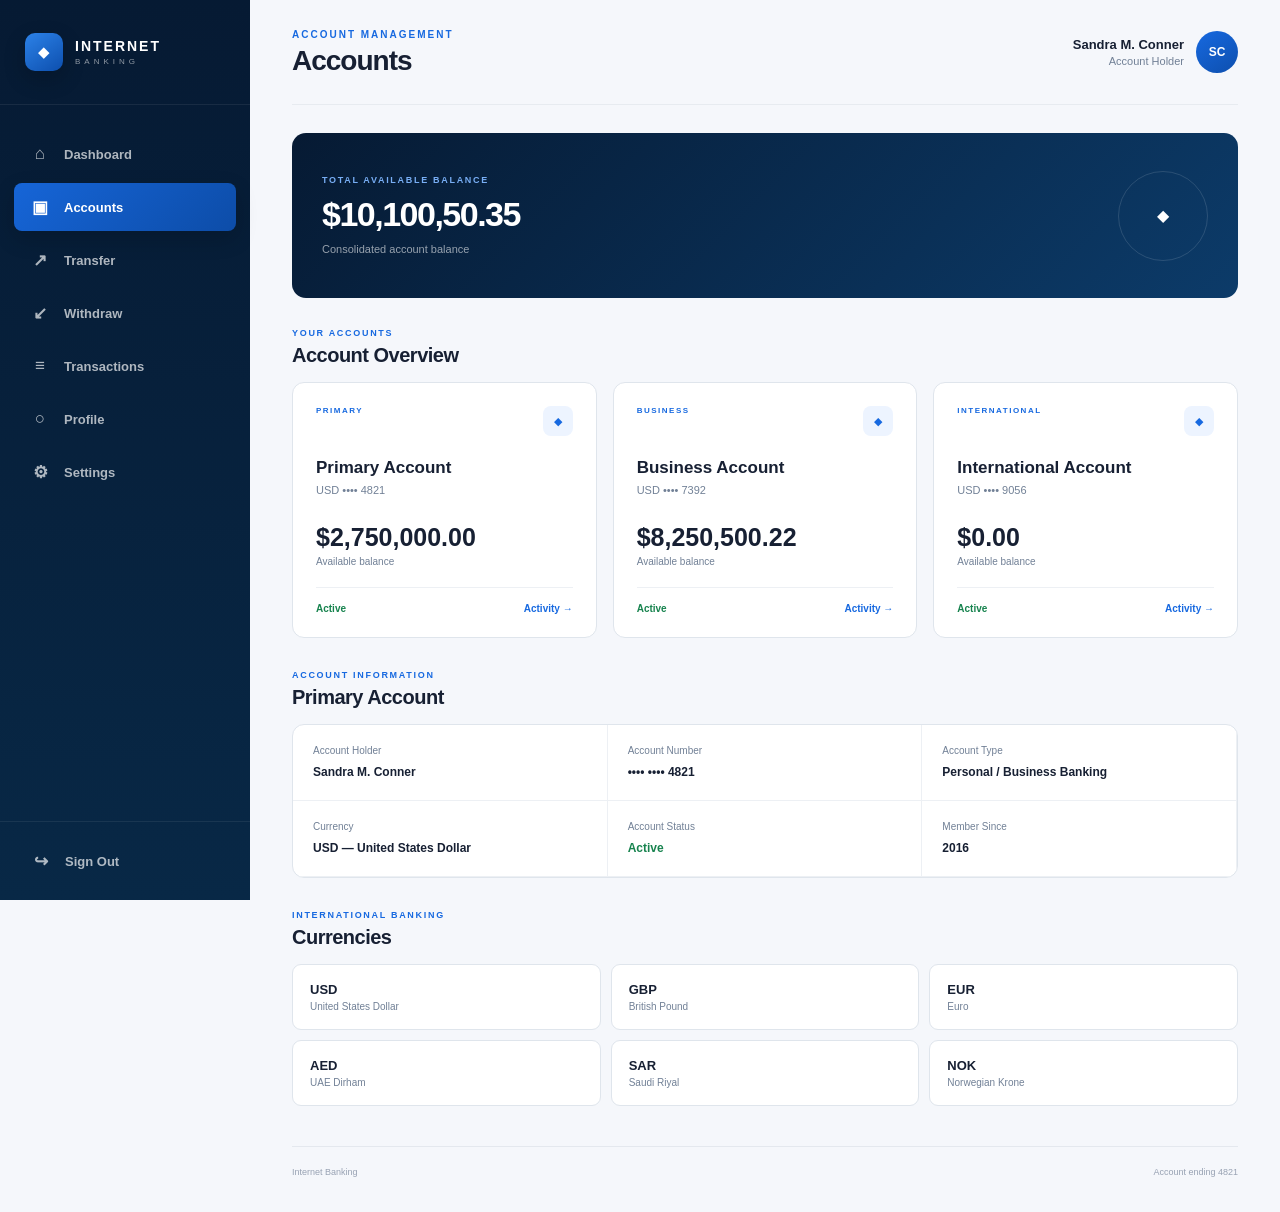
==== commit 1c1ea778: "change 2" ====
--- a/accounts.html
+++ b/accounts.html
@@ -167,7 +167,7 @@
                 <div>
 
                     <strong>
-                        Sandra Conner
+                        Sandra M. Conner
                     </strong>
 
                     <small>
@@ -201,7 +201,7 @@
                 </p>
 
                 <h2>
-                    $4,100,50.35
+                    $10,100,50.35
                 </h2>
 
                 <span>
@@ -332,7 +332,7 @@
 
 
                     <div class="account-balance">
-                        $1,250,500.22
+                        $8,250,500.22
                     </div>
 
 
@@ -666,4 +666,4 @@
 
 </body>
 
-</html>+</html>
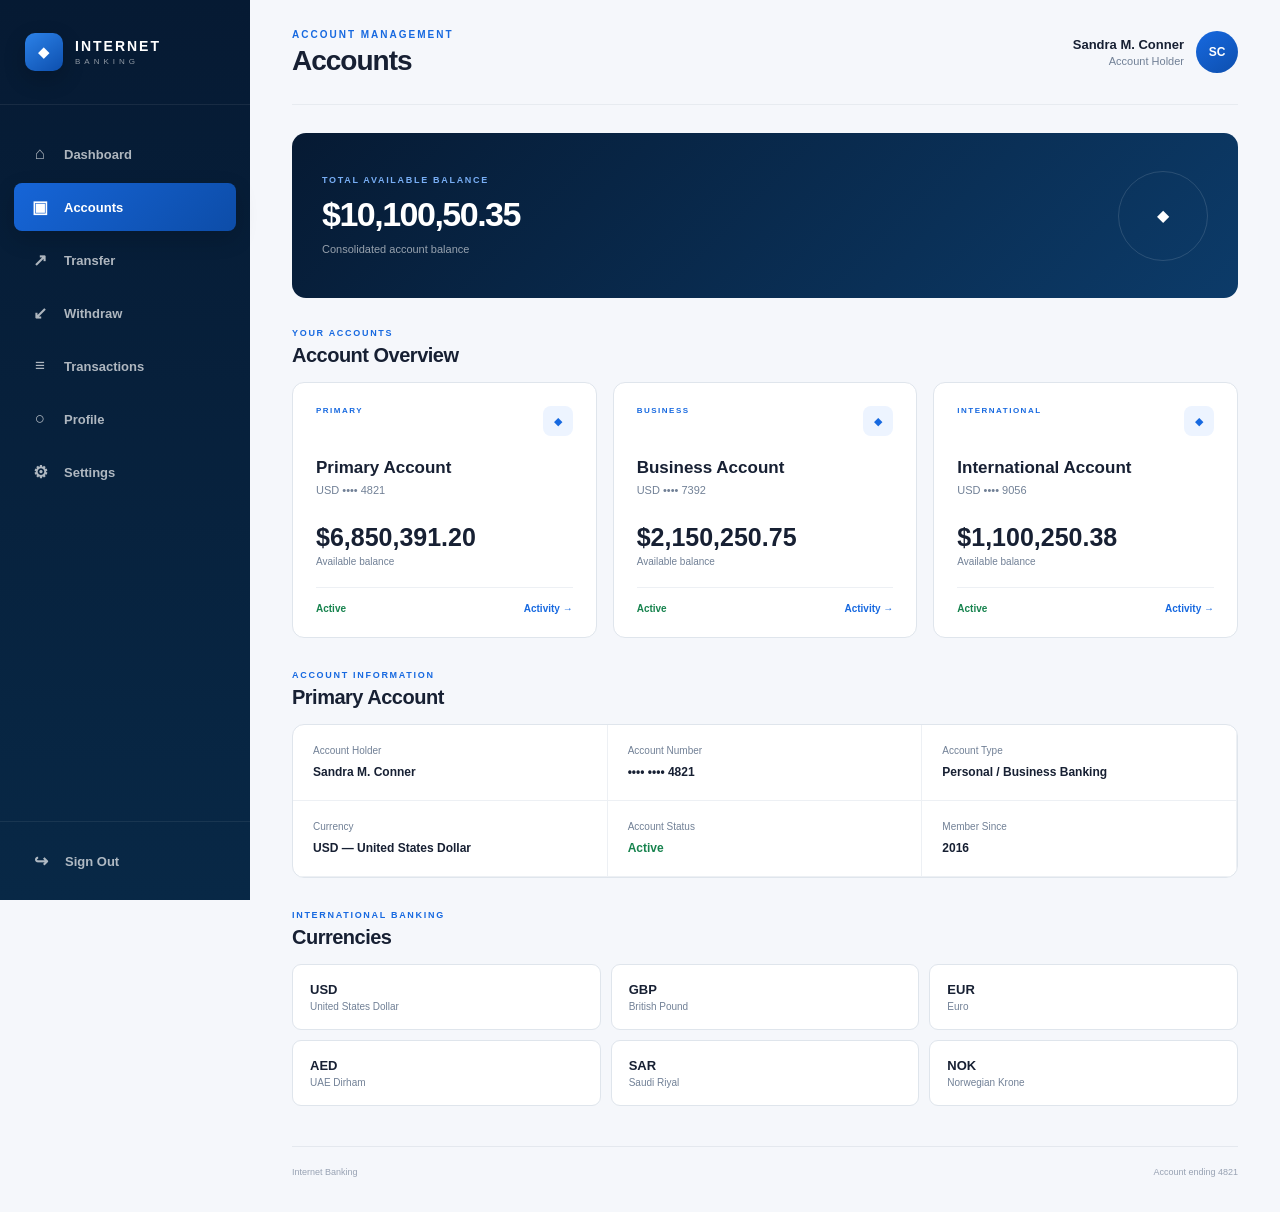
==== commit 85dcf7cb: "Update accounts.html" ====
--- a/accounts.html
+++ b/accounts.html
@@ -167,7 +167,7 @@
                 <div>
 
                     <strong>
-                        Sandra M. Conner
+                        Sandra M. Conner 
                     </strong>
 
                     <small>
@@ -277,7 +277,7 @@
 
 
                     <div class="account-balance">
-                        $2,750,000.00
+                        $6,850,391.20
                     </div>
 
 
@@ -332,7 +332,7 @@
 
 
                     <div class="account-balance">
-                        $8,250,500.22
+                        $2,150,250.75
                     </div>
 
 
@@ -387,7 +387,7 @@
 
 
                     <div class="account-balance">
-                        $0.00
+                        $1,100,250.38
                     </div>
 
 
@@ -454,7 +454,7 @@
                     </span>
 
                     <strong>
-                        Sandra M. Conner
+                        Sandra M. Conner 
                     </strong>
 
                 </div>
